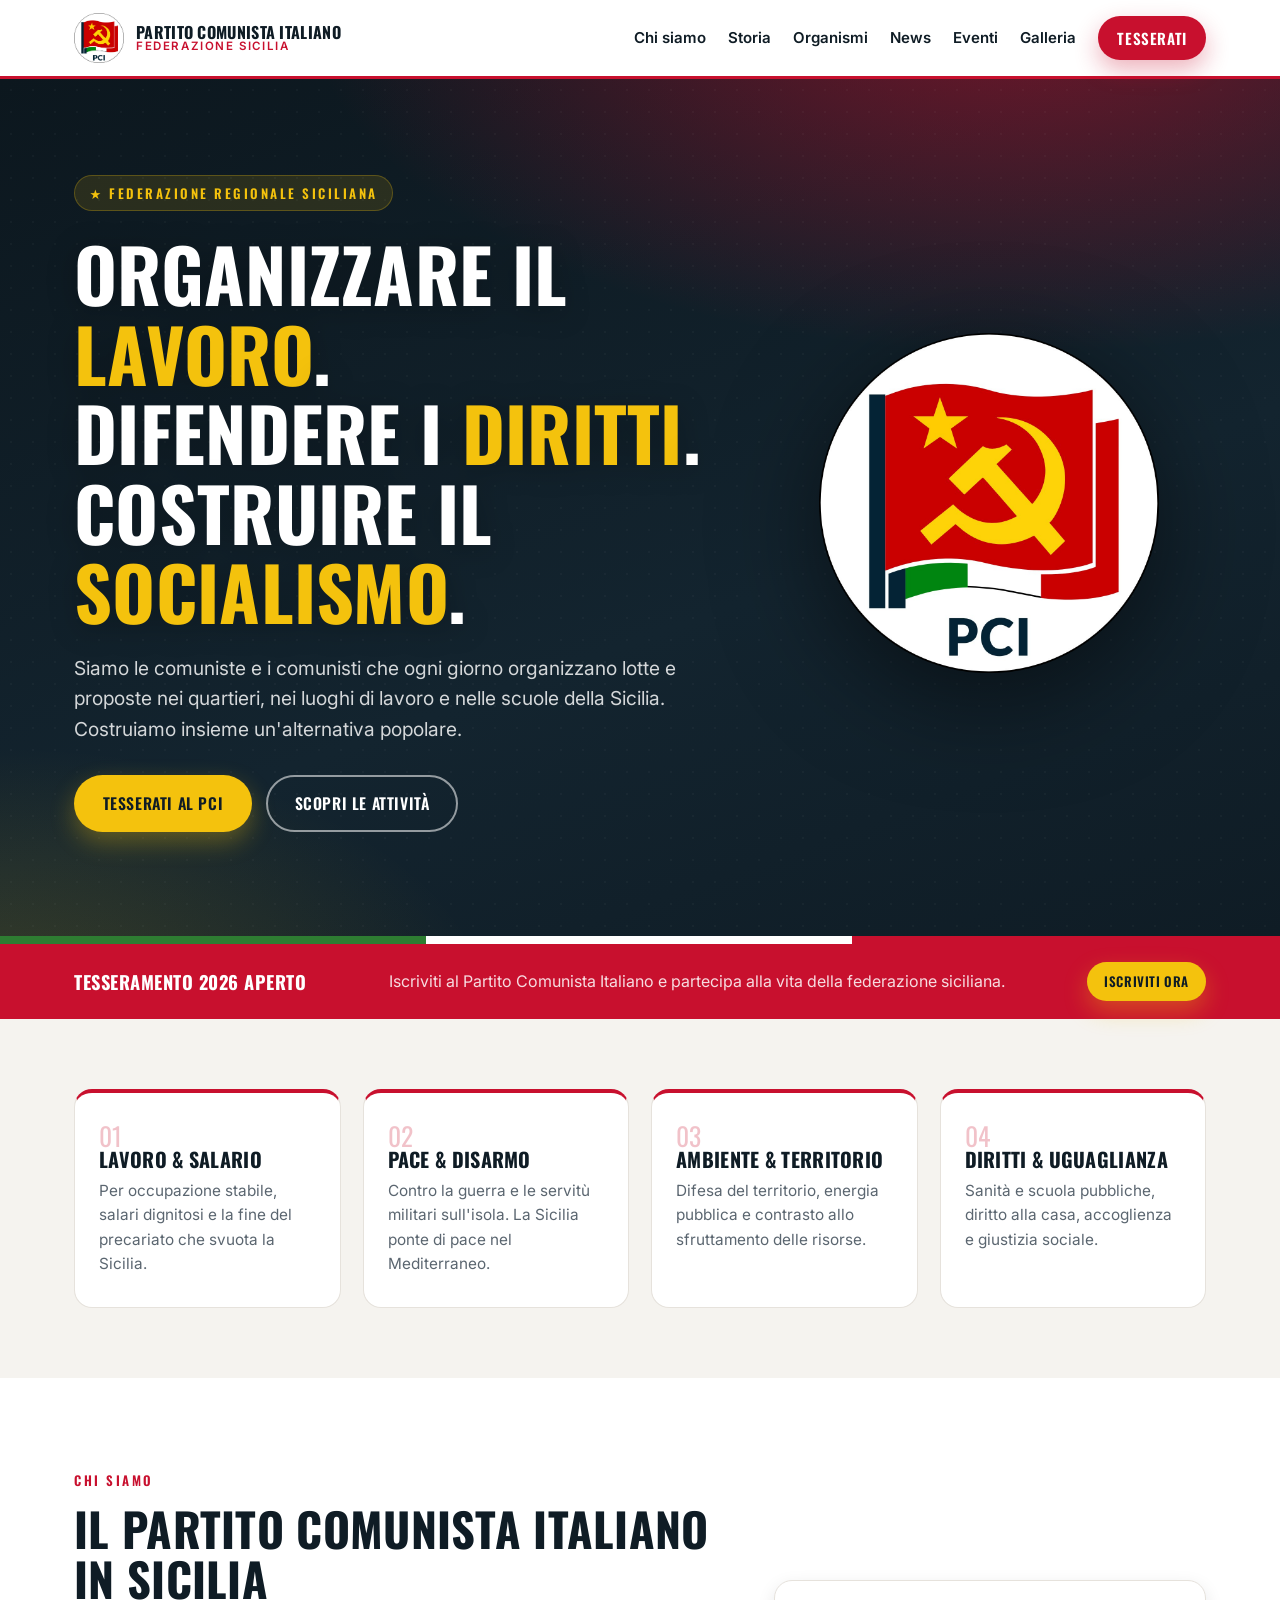
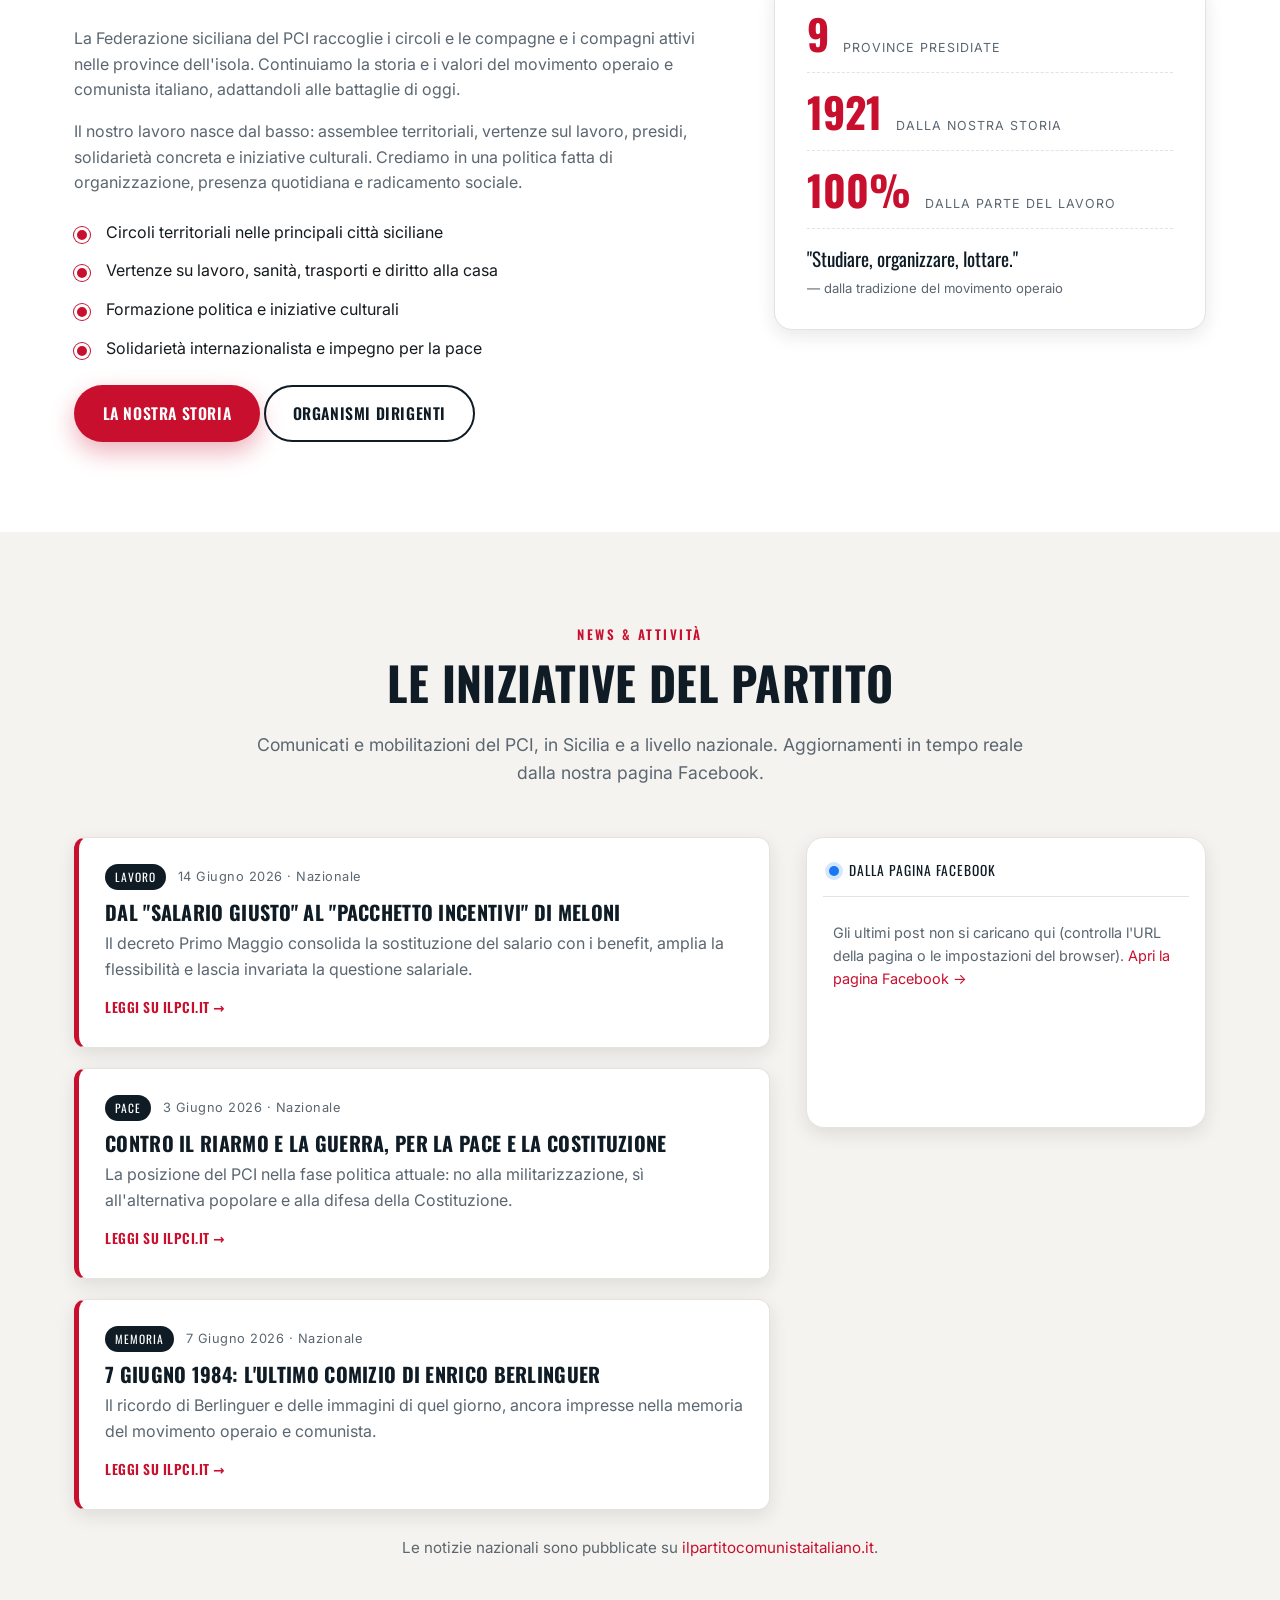
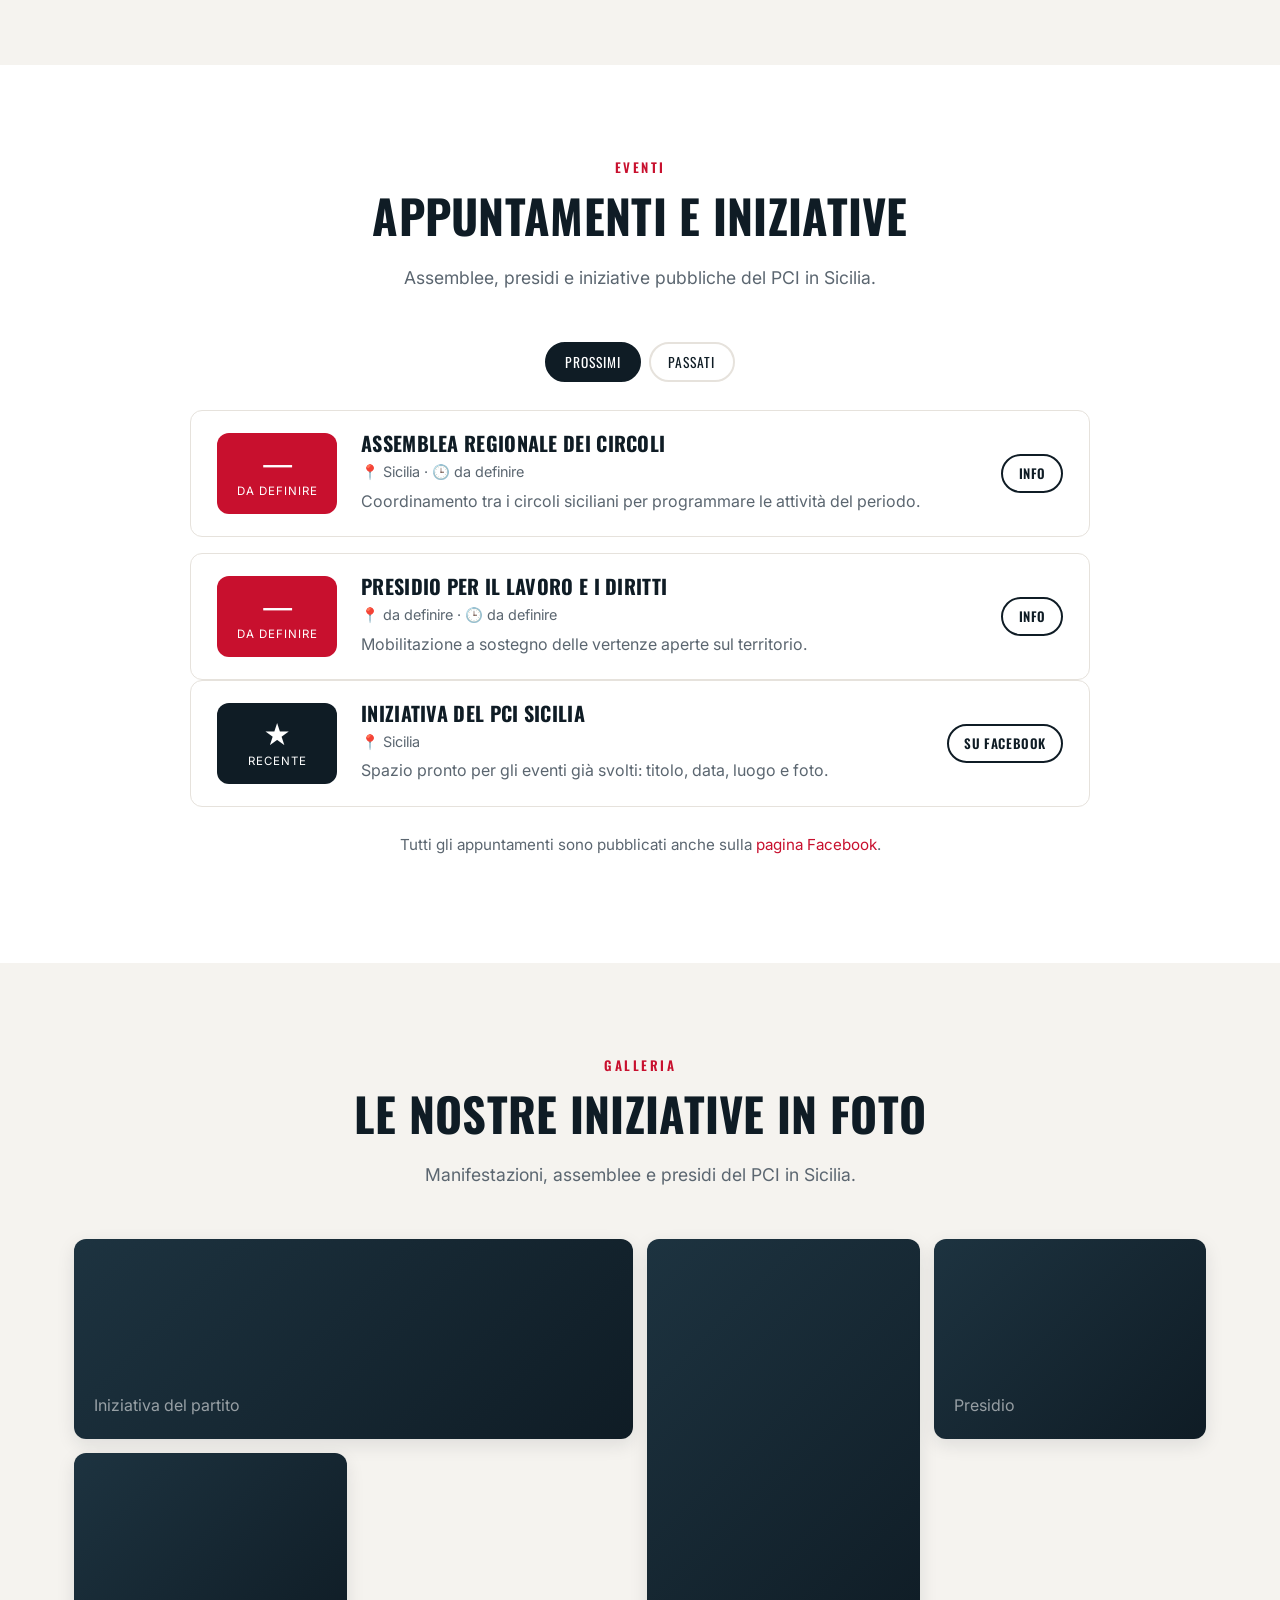
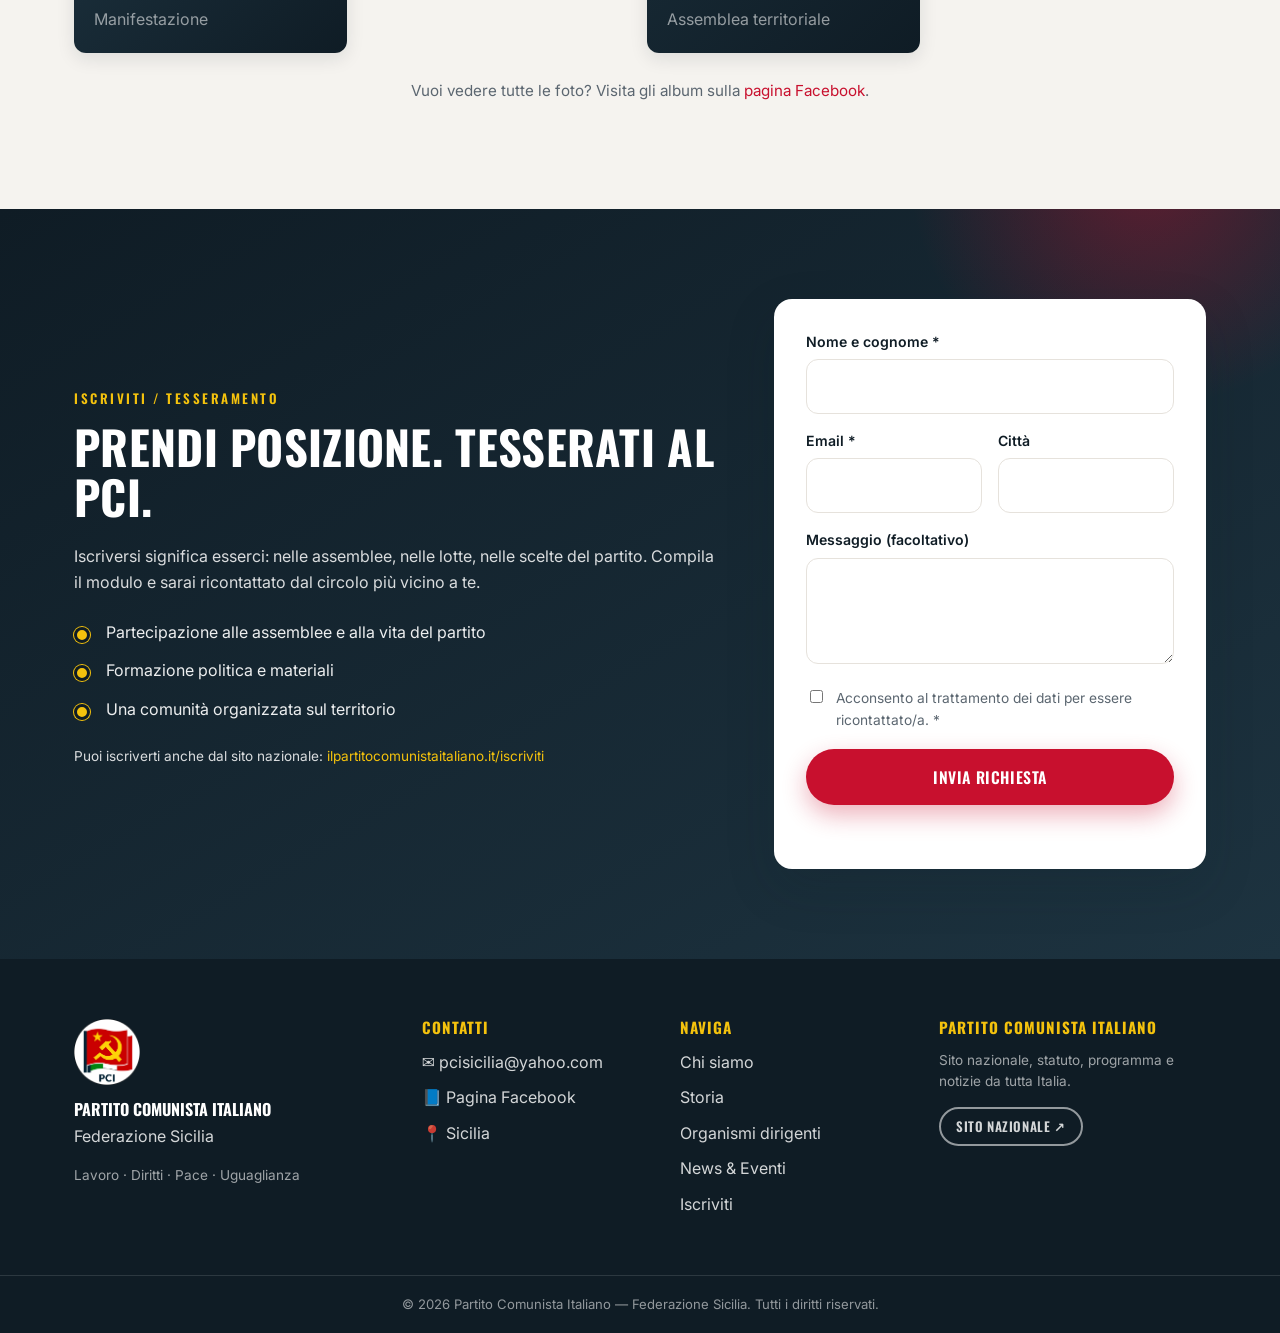
==== index.html @ 70d1220c "Add files via upload" ====
<!DOCTYPE html>
<html lang="it">
<head>
  <meta charset="UTF-8" />
  <meta name="viewport" content="width=device-width, initial-scale=1.0" />
  <title>Partito Comunista Italiano · Sicilia</title>
  <meta name="description" content="Il Partito Comunista Italiano in Sicilia. Attività, iniziative, eventi e tesseramento. Lavoro, diritti, pace e giustizia sociale nei territori dell'isola." />
  <meta name="theme-color" content="#c8102e" />

  <meta property="og:title" content="Partito Comunista Italiano · Sicilia" />
  <meta property="og:description" content="Attività, iniziative ed eventi del PCI in Sicilia." />
  <meta property="og:type" content="website" />
  <meta property="og:image" content="PCI_logo_cerchio_trasparente.png" />

  <link rel="icon" type="image/png" href="PCI_logo_cerchio_trasparente.png" />
  <link rel="preconnect" href="https://fonts.googleapis.com" />
  <link rel="preconnect" href="https://fonts.gstatic.com" crossorigin />
  <link href="https://fonts.googleapis.com/css2?family=Oswald:wght@500;600;700&family=Inter:wght@400;500;600;700&display=swap" rel="stylesheet" />
  <link rel="stylesheet" href="css/styles.css" />
</head>
<body>

  <!-- ===== HEADER ===== -->
  <header class="site-header" id="top">
    <div class="container header-inner">
      <a href="#top" class="brand" aria-label="PCI Sicilia — Home">
        <img src="PCI_logo_cerchio_trasparente.png" alt="Logo PCI" class="brand-logo" />
        <span class="brand-text">
          <strong>Partito Comunista Italiano</strong>
          <em>Federazione Sicilia</em>
        </span>
      </a>

      <button class="nav-toggle" id="navToggle" aria-label="Apri il menu" aria-expanded="false">
        <span></span><span></span><span></span>
      </button>

      <nav class="main-nav" id="mainNav">
        <a href="#chi-siamo">Chi siamo</a>
        <a href="storia.html">Storia</a>
        <a href="organismi.html">Organismi</a>
        <a href="#news">News</a>
        <a href="#eventi">Eventi</a>
        <a href="#galleria">Galleria</a>
        <a href="#iscriviti" class="btn btn-sm btn-solid nav-cta">Tesserati</a>
      </nav>
    </div>
  </header>

  <!-- ===== HERO ===== -->
  <section class="hero">
    <div class="hero-bg" aria-hidden="true"></div>
    <div class="container hero-inner">
      <div class="hero-text">
        <span class="eyebrow">★ Federazione regionale siciliana</span>
        <h1>Organizzare il <span class="hl">lavoro</span>.<br />Difendere i <span class="hl">diritti</span>.<br />Costruire il <span class="hl">socialismo</span>.</h1>
        <p class="lead">Siamo le comuniste e i comunisti che ogni giorno organizzano lotte e proposte nei quartieri, nei luoghi di lavoro e nelle scuole della Sicilia. Costruiamo insieme un'alternativa popolare.</p>
        <div class="hero-actions">
          <a href="#iscriviti" class="btn btn-gold">Tesserati al PCI</a>
          <a href="#news" class="btn btn-ghost-light">Scopri le attività</a>
        </div>
      </div>
      <div class="hero-card" aria-hidden="true">
        <img src="PCI_logo_cerchio_trasparente.png" alt="" class="hero-logo" />
      </div>
    </div>
  </section>
  <div class="hero-strip" aria-hidden="true"></div>

  <!-- ===== BANNER TESSERAMENTO ===== -->
  <div class="cta-banner">
    <div class="container">
      <strong>Tesseramento 2026 aperto</strong>
      <span>Iscriviti al Partito Comunista Italiano e partecipa alla vita della federazione siciliana.</span>
      <a href="#iscriviti" class="btn btn-sm btn-gold">Iscriviti ora</a>
    </div>
  </div>

  <!-- ===== VALORI ===== -->
  <section class="values">
    <div class="container values-grid">
      <article class="value reveal"><div class="value-num">01</div><h3>Lavoro &amp; salario</h3><p>Per occupazione stabile, salari dignitosi e la fine del precariato che svuota la Sicilia.</p></article>
      <article class="value reveal"><div class="value-num">02</div><h3>Pace &amp; disarmo</h3><p>Contro la guerra e le servitù militari sull'isola. La Sicilia ponte di pace nel Mediterraneo.</p></article>
      <article class="value reveal"><div class="value-num">03</div><h3>Ambiente &amp; territorio</h3><p>Difesa del territorio, energia pubblica e contrasto allo sfruttamento delle risorse.</p></article>
      <article class="value reveal"><div class="value-num">04</div><h3>Diritti &amp; uguaglianza</h3><p>Sanità e scuola pubbliche, diritto alla casa, accoglienza e giustizia sociale.</p></article>
    </div>
  </section>

  <!-- ===== CHI SIAMO ===== -->
  <section class="section" id="chi-siamo">
    <div class="container two-col">
      <div class="col-text reveal">
        <span class="kicker">Chi siamo</span>
        <h2>Il Partito Comunista Italiano in Sicilia</h2>
        <p>La Federazione siciliana del PCI raccoglie i circoli e le compagne e i compagni attivi nelle province dell'isola. Continuiamo la storia e i valori del movimento operaio e comunista italiano, adattandoli alle battaglie di oggi.</p>
        <p>Il nostro lavoro nasce dal basso: assemblee territoriali, vertenze sul lavoro, presidi, solidarietà concreta e iniziative culturali. Crediamo in una politica fatta di organizzazione, presenza quotidiana e radicamento sociale.</p>
        <ul class="check-list">
          <li>Circoli territoriali nelle principali città siciliane</li>
          <li>Vertenze su lavoro, sanità, trasporti e diritto alla casa</li>
          <li>Formazione politica e iniziative culturali</li>
          <li>Solidarietà internazionalista e impegno per la pace</li>
        </ul>
        <a href="storia.html" class="btn btn-solid">La nostra storia</a>
        <a href="organismi.html" class="btn btn-ghost">Organismi dirigenti</a>
      </div>
      <aside class="col-stats reveal">
        <div class="stat"><strong>9</strong><span>province presidiate</span></div>
        <div class="stat"><strong>1921</strong><span>dalla nostra storia</span></div>
        <div class="stat"><strong>100%</strong><span>dalla parte del lavoro</span></div>
        <blockquote>"Studiare, organizzare, lottare." <cite>— dalla tradizione del movimento operaio</cite></blockquote>
      </aside>
    </div>
  </section>

  <!-- ===== NEWS & FACEBOOK ===== -->
  <section class="section section-alt" id="news">
    <div class="container">
      <div class="section-head reveal">
        <span class="kicker">News &amp; Attività</span>
        <h2>Le iniziative del partito</h2>
        <p class="section-sub">Comunicati e mobilitazioni del PCI, in Sicilia e a livello nazionale. Aggiornamenti in tempo reale dalla nostra pagina Facebook.</p>
      </div>

      <div class="news-layout">
        <div class="news-cards" id="news-cards">
          <article class="news-card reveal">
            <div class="news-meta"><span class="news-tag">Lavoro</span><span class="news-date">14 Giugno 2026 · Nazionale</span></div>
            <h3>Dal "salario giusto" al "pacchetto incentivi" di Meloni</h3>
            <p>Il decreto Primo Maggio consolida la sostituzione del salario con i benefit, amplia la flessibilità e lascia invariata la questione salariale.</p>
            <a href="https://www.ilpartitocomunistaitaliano.it/2026/06/14/dal-salario-giusto-al-pacchetto-incentivi-di-meloni-piu-welfare-aziendale-piu-precarieta-meno-salari/" target="_blank" rel="noopener" class="news-link">Leggi su ilpci.it →</a>
          </article>
          <article class="news-card reveal">
            <div class="news-meta"><span class="news-tag">Pace</span><span class="news-date">3 Giugno 2026 · Nazionale</span></div>
            <h3>Contro il riarmo e la guerra, per la pace e la Costituzione</h3>
            <p>La posizione del PCI nella fase politica attuale: no alla militarizzazione, sì all'alternativa popolare e alla difesa della Costituzione.</p>
            <a href="https://www.ilpartitocomunistaitaliano.it/2026/06/03/il-pci-contro-il-riarmo-e-la-guerra-per-la-pace-la-costituzione-lalternativa/" target="_blank" rel="noopener" class="news-link">Leggi su ilpci.it →</a>
          </article>
          <article class="news-card reveal">
            <div class="news-meta"><span class="news-tag">Memoria</span><span class="news-date">7 Giugno 2026 · Nazionale</span></div>
            <h3>7 giugno 1984: l'ultimo comizio di Enrico Berlinguer</h3>
            <p>Il ricordo di Berlinguer e delle immagini di quel giorno, ancora impresse nella memoria del movimento operaio e comunista.</p>
            <a href="https://www.ilpartitocomunistaitaliano.it/2026/06/07/il-7-giugno-1984-lultimo-comizio-di-enrico-berlinguer/" target="_blank" rel="noopener" class="news-link">Leggi su ilpci.it →</a>
          </article>
        </div>

        <aside class="fb-feed">
          <div class="fb-feed-head"><span class="fb-dot" aria-hidden="true"></span> Dalla pagina Facebook</div>
          <div id="fb-root"></div>
          <div class="fb-embed-wrap">
            <div class="fb-page"
                 data-href="https://www.facebook.com/profile.php?id=61576921137339"
                 data-tabs="timeline" data-width="380" data-height="640"
                 data-small-header="false" data-adapt-container-width="true"
                 data-hide-cover="false" data-show-facepile="true">
              <blockquote cite="https://www.facebook.com/profile.php?id=61576921137339" class="fb-xfbml-parse-ignore">
                <a href="https://www.facebook.com/profile.php?id=61576921137339">PCI · Sicilia</a>
              </blockquote>
            </div>
          </div>
          <noscript><p class="fb-fallback">Attiva JavaScript per vedere gli ultimi post. <a href="https://www.facebook.com/profile.php?id=61576921137339">Apri la pagina Facebook</a>.</p></noscript>
        </aside>
      </div>
      <p class="events-note">Le notizie nazionali sono pubblicate su <a href="https://www.ilpartitocomunistaitaliano.it/notizie/" target="_blank" rel="noopener">ilpartitocomunistaitaliano.it</a>.</p>
    </div>
  </section>

  <!-- ===== EVENTI ===== -->
  <section class="section" id="eventi">
    <div class="container">
      <div class="section-head reveal">
        <span class="kicker">Eventi</span>
        <h2>Appuntamenti e iniziative</h2>
        <p class="section-sub">Assemblee, presidi e iniziative pubbliche del PCI in Sicilia.</p>
      </div>

      <div class="tabs reveal">
        <button class="tab-btn active" data-tab="prossimi">Prossimi</button>
        <button class="tab-btn" data-tab="passati">Passati</button>
      </div>

      <div class="events-list" data-panel="prossimi" id="eventi-prossimi">
        <article class="event reveal">
          <div class="event-date"><span class="d">—</span><span class="m">Da definire</span></div>
          <div class="event-body"><h3>Assemblea regionale dei circoli</h3><p class="event-meta">📍 Sicilia · 🕒 da definire</p><p>Coordinamento tra i circoli siciliani per programmare le attività del periodo.</p></div>
          <a href="#contatti" class="btn btn-sm btn-ghost">Info</a>
        </article>
        <article class="event reveal">
          <div class="event-date"><span class="d">—</span><span class="m">Da definire</span></div>
          <div class="event-body"><h3>Presidio per il lavoro e i diritti</h3><p class="event-meta">📍 da definire · 🕒 da definire</p><p>Mobilitazione a sostegno delle vertenze aperte sul territorio.</p></div>
          <a href="#contatti" class="btn btn-sm btn-ghost">Info</a>
        </article>
      </div>

      <div class="events-list" data-panel="passati" id="eventi-passati" hidden>
        <article class="event reveal">
          <div class="event-date past"><span class="d">★</span><span class="m">Recente</span></div>
          <div class="event-body"><h3>Iniziativa del PCI Sicilia</h3><p class="event-meta">📍 Sicilia</p><p>Spazio pronto per gli eventi già svolti: titolo, data, luogo e foto. Inseriamo qui le iniziative passate dalla pagina Facebook.</p></div>
          <a href="https://www.facebook.com/profile.php?id=61576921137339" target="_blank" rel="noopener" class="btn btn-sm btn-ghost">Su Facebook</a>
        </article>
      </div>

      <p class="events-note">Tutti gli appuntamenti sono pubblicati anche sulla <a href="https://www.facebook.com/profile.php?id=61576921137339" target="_blank" rel="noopener">pagina Facebook</a>.</p>
    </div>
  </section>

  <!-- ===== GALLERIA ===== -->
  <section class="section section-alt" id="galleria">
    <div class="container">
      <div class="section-head reveal">
        <span class="kicker">Galleria</span>
        <h2>Le nostre iniziative in foto</h2>
        <p class="section-sub">Manifestazioni, assemblee e presidi del PCI in Sicilia.</p>
      </div>
      <div class="gallery-grid reveal" id="galleria-grid">
        <div class="gallery-item wide"><div class="gallery-empty"><img src="PCI_logo_cerchio_trasparente.png" class="ph-logo" alt="" /><span>Foto in arrivo</span></div></div>
        <div class="gallery-item tall"><div class="gallery-empty"><img src="PCI_logo_cerchio_trasparente.png" class="ph-logo" alt="" /><span>Foto in arrivo</span></div></div>
        <div class="gallery-item"><div class="gallery-empty"><span>Foto</span></div></div>
        <div class="gallery-item"><div class="gallery-empty"><span>Foto</span></div></div>
        <div class="gallery-item"><div class="gallery-empty"><span>Foto</span></div></div>
        <div class="gallery-item wide"><div class="gallery-empty"><span>Foto in arrivo</span></div></div>
      </div>
      <p class="events-note">Vuoi vedere tutte le foto? Visita gli album sulla <a href="https://www.facebook.com/profile.php?id=61576921137339" target="_blank" rel="noopener">pagina Facebook</a>.</p>
    </div>
  </section>

  <!-- ===== ISCRIVITI ===== -->
  <section class="section section-cta" id="iscriviti">
    <div class="container two-col">
      <div class="col-text reveal">
        <span class="kicker kicker-light">Iscriviti / Tesseramento</span>
        <h2>Prendi posizione. Tesserati al PCI.</h2>
        <p>Iscriversi significa esserci: nelle assemblee, nelle lotte, nelle scelte del partito. Compila il modulo e sarai ricontattato dal circolo più vicino a te.</p>
        <ul class="check-list check-light">
          <li>Partecipazione alle assemblee e alla vita del partito</li>
          <li>Formazione politica e materiali</li>
          <li>Una comunità organizzata sul territorio</li>
        </ul>
        <p class="footer-small">Puoi iscriverti anche dal sito nazionale: <a href="https://www.ilpartitocomunistaitaliano.it/iscriviti/" target="_blank" rel="noopener" style="color:var(--gold)">ilpartitocomunistaitaliano.it/iscriviti</a></p>
      </div>

      <form class="join-form reveal" id="joinForm" novalidate>
        <div class="field"><label for="nome">Nome e cognome *</label><input type="text" id="nome" name="nome" required autocomplete="name" /></div>
        <div class="field-row">
          <div class="field"><label for="email">Email *</label><input type="email" id="email" name="email" required autocomplete="email" /></div>
          <div class="field"><label for="citta">Città</label><input type="text" id="citta" name="citta" autocomplete="address-level2" /></div>
        </div>
        <div class="field"><label for="messaggio">Messaggio (facoltativo)</label><textarea id="messaggio" name="messaggio" rows="3"></textarea></div>
        <label class="consent"><input type="checkbox" id="privacy" name="privacy" required /><span>Acconsento al trattamento dei dati per essere ricontattato/a. *</span></label>
        <button type="submit" class="btn btn-solid btn-block">Invia richiesta</button>
        <p class="form-msg" id="formMsg" role="status" aria-live="polite"></p>
      </form>
    </div>
  </section>

  <!-- ===== CONTATTI / FOOTER ===== -->
  <footer class="site-footer" id="contatti">
    <div class="container footer-grid">
      <div class="footer-brand">
        <img src="PCI_logo_cerchio_trasparente.png" alt="Logo PCI" class="footer-logo" />
        <p><strong>Partito Comunista Italiano</strong><br />Federazione Sicilia</p>
        <p class="footer-small">Lavoro · Diritti · Pace · Uguaglianza</p>
      </div>
      <div class="footer-col">
        <h4>Contatti</h4>
        <ul>
          <li>✉️ <a href="mailto:pcisicilia@yahoo.com">pcisicilia@yahoo.com</a></li>
          <li>📘 <a href="https://www.facebook.com/profile.php?id=61576921137339" target="_blank" rel="noopener">Pagina Facebook</a></li>
          <li>📍 Sicilia</li>
        </ul>
      </div>
      <div class="footer-col">
        <h4>Naviga</h4>
        <ul>
          <li><a href="#chi-siamo">Chi siamo</a></li>
          <li><a href="storia.html">Storia</a></li>
          <li><a href="organismi.html">Organismi dirigenti</a></li>
          <li><a href="#news">News &amp; Eventi</a></li>
          <li><a href="#iscriviti">Iscriviti</a></li>
        </ul>
      </div>
      <div class="footer-col">
        <h4>Partito Comunista Italiano</h4>
        <p class="footer-small">Sito nazionale, statuto, programma e notizie da tutta Italia.</p>
        <a href="https://www.ilpartitocomunistaitaliano.it/" target="_blank" rel="noopener" class="btn btn-sm btn-ghost-light">Sito nazionale ↗</a>
      </div>
    </div>
    <div class="footer-bottom"><div class="container"><p>© <span id="year"></span> Partito Comunista Italiano — Federazione Sicilia. Tutti i diritti riservati.</p></div></div>
  </footer>

  <script src="js/script.js"></script>
</body>
</html>
---- css/styles.css ----
/* ===========================================================
   PCI Sicilia — stylesheet (v2 · moderno / d'impatto)
   Palette dal logo: rosso bandiera, oro, blu notte.
   =========================================================== */
:root{
  --red:#c8102e;
  --red-dark:#9b0c23;
  --red-bright:#e11d3a;
  --gold:#f4c20d;
  --navy:#0f1c25;
  --navy-2:#16293440;
  --navy-3:#1d3340;
  --ink:#161b1f;
  --muted:#5b6670;
  --paper:#ffffff;
  --paper-2:#f5f3ef;
  --line:#e6e2dc;
  --green:#2e7d32;
  --radius:18px;
  --radius-sm:12px;
  --shadow:0 18px 50px rgba(15,28,37,.16);
  --shadow-sm:0 6px 18px rgba(15,28,37,.10);
  --maxw:1180px;
  --font-head:"Oswald",system-ui,sans-serif;
  --font-body:"Inter",system-ui,-apple-system,sans-serif;
}

*{box-sizing:border-box;}
html{scroll-behavior:smooth;}
body{margin:0;font-family:var(--font-body);color:var(--ink);background:var(--paper);line-height:1.6;-webkit-font-smoothing:antialiased;}
img{max-width:100%;display:block;}
a{color:var(--red);text-decoration:none;}
a:hover{text-decoration:underline;}
.container{width:100%;max-width:var(--maxw);margin:0 auto;padding:0 24px;}

h1,h2,h3,h4{font-family:var(--font-head);font-weight:700;line-height:1.08;letter-spacing:.3px;margin:0 0 .5em;color:var(--navy);text-transform:uppercase;}
h1{font-size:clamp(2.4rem,6vw,4.6rem);}
h2{font-size:clamp(1.8rem,4vw,2.9rem);}
h3{font-size:1.25rem;}
p{margin:0 0 1em;}

/* ===== Buttons ===== */
.btn{display:inline-flex;align-items:center;gap:.5em;font-family:var(--font-head);text-transform:uppercase;font-weight:600;letter-spacing:.6px;font-size:.98rem;padding:.9em 1.7em;border-radius:999px;cursor:pointer;border:2px solid transparent;transition:transform .15s ease,background .2s ease,color .2s ease,box-shadow .2s;text-decoration:none;text-align:center;}
.btn:hover{text-decoration:none;transform:translateY(-2px);}
.btn-sm{padding:.55em 1.15em;font-size:.82rem;}
.btn-block{width:100%;justify-content:center;}
.btn-solid{background:var(--red);color:#fff;box-shadow:0 10px 24px rgba(200,16,46,.32);}
.btn-solid:hover{background:var(--red-dark);box-shadow:0 14px 30px rgba(200,16,46,.4);}
.btn-gold{background:var(--gold);color:var(--navy);box-shadow:0 10px 24px rgba(244,194,13,.32);}
.btn-gold:hover{background:#ffce28;}
.btn-ghost{background:transparent;color:var(--navy);border-color:var(--navy);}
.btn-ghost:hover{background:var(--navy);color:#fff;}
.btn-ghost-light{color:#fff;border-color:rgba(255,255,255,.55);}
.btn-ghost-light:hover{background:#fff;color:var(--navy);}

/* ===== Header ===== */
.site-header{position:sticky;top:0;z-index:50;background:rgba(255,255,255,.94);backdrop-filter:saturate(180%) blur(12px);border-bottom:3px solid var(--red);}
.header-inner{display:flex;align-items:center;justify-content:space-between;gap:18px;min-height:76px;}
.brand{display:flex;align-items:center;gap:12px;color:var(--navy);}
.brand:hover{text-decoration:none;}
.brand-logo{width:50px;height:50px;}
.brand-text{display:flex;flex-direction:column;line-height:1.05;}
.brand-text strong{font-family:var(--font-head);text-transform:uppercase;font-size:1rem;letter-spacing:.3px;}
.brand-text em{font-style:normal;font-size:.72rem;color:var(--red);font-weight:600;letter-spacing:1.6px;text-transform:uppercase;}
.main-nav{display:flex;align-items:center;gap:22px;}
.main-nav a{color:var(--navy);font-weight:600;font-size:.94rem;}
.main-nav a:hover{color:var(--red);text-decoration:none;}
.main-nav .nav-cta{color:#fff;}
.main-nav .nav-cta:hover{color:#fff;}
.nav-toggle{display:none;flex-direction:column;gap:5px;background:none;border:0;cursor:pointer;padding:8px;}
.nav-toggle span{width:26px;height:3px;background:var(--navy);border-radius:2px;transition:.25s;}

/* ===== HERO (impatto) ===== */
.hero{position:relative;overflow:hidden;background:var(--navy);color:#fff;}
.hero-bg{position:absolute;inset:0;z-index:0;
  background:
    radial-gradient(1200px 600px at 80% -10%,rgba(200,16,46,.55),transparent 60%),
    radial-gradient(900px 500px at 0% 110%,rgba(244,194,13,.18),transparent 55%),
    linear-gradient(160deg,#0c171e 0%,#13242f 60%,#0f1c25 100%);
}
.hero-bg::after{content:"";position:absolute;inset:0;opacity:.5;
  background-image:radial-gradient(rgba(255,255,255,.06) 1px,transparent 1px);background-size:22px 22px;}
.hero-inner{position:relative;z-index:1;display:grid;grid-template-columns:1.35fr .9fr;gap:48px;align-items:center;padding:96px 24px 104px;}
.eyebrow{display:inline-flex;align-items:center;gap:.5em;font-family:var(--font-head);text-transform:uppercase;letter-spacing:2.5px;font-size:.82rem;color:var(--gold);font-weight:600;background:rgba(244,194,13,.12);padding:.5em 1.1em;border-radius:999px;margin-bottom:22px;border:1px solid rgba(244,194,13,.25);}
.hero-text h1{color:#fff;margin-bottom:.3em;text-shadow:0 4px 30px rgba(0,0,0,.3);}
.hero-text .hl{color:var(--gold);}
.lead{font-size:1.2rem;color:rgba(255,255,255,.82);max-width:34em;}
.hero-actions{display:flex;flex-wrap:wrap;gap:14px;margin-top:30px;}
.hero-card{display:flex;justify-content:center;align-items:center;position:relative;}
.hero-card::before{content:"";position:absolute;width:340px;height:340px;border-radius:50%;background:radial-gradient(circle,rgba(244,194,13,.22),transparent 70%);filter:blur(10px);}
.hero-logo{width:min(340px,82%);position:relative;filter:drop-shadow(0 24px 50px rgba(0,0,0,.5));animation:floaty 6s ease-in-out infinite;}
@keyframes floaty{0%,100%{transform:translateY(0)}50%{transform:translateY(-14px)}}
.hero-strip{position:relative;z-index:1;height:8px;background:linear-gradient(90deg,var(--green) 0 33.3%,#fff 33.3% 66.6%,var(--red) 66.6% 100%);}

/* reveal on scroll */
.reveal{opacity:0;transform:translateY(26px);transition:opacity .7s ease,transform .7s ease;}
.reveal.in{opacity:1;transform:none;}

/* ===== Ticker iscrizione ===== */
.cta-banner{background:var(--red);color:#fff;}
.cta-banner .container{display:flex;flex-wrap:wrap;align-items:center;justify-content:space-between;gap:16px;padding-top:18px;padding-bottom:18px;}
.cta-banner strong{font-family:var(--font-head);text-transform:uppercase;font-size:1.15rem;letter-spacing:.5px;}
.cta-banner span{color:rgba(255,255,255,.85);}

/* ===== Values ===== */
.values{background:var(--paper-2);padding:70px 0;}
.values-grid{display:grid;grid-template-columns:repeat(4,1fr);gap:22px;}
.value{background:#fff;border-radius:var(--radius);padding:30px 24px;border:1px solid var(--line);border-top:4px solid var(--red);transition:transform .2s,box-shadow .2s;}
.value:hover{transform:translateY(-6px);box-shadow:var(--shadow);}
.value h3{color:var(--navy);margin-bottom:.4em;}
.value p{color:var(--muted);margin:0;font-size:.96rem;}
.value-num{font-family:var(--font-head);font-size:1.6rem;color:var(--red);opacity:.25;line-height:1;}

/* ===== Sections ===== */
.section{padding:90px 0;}
.section-alt{background:var(--paper-2);}
.kicker{display:inline-block;font-family:var(--font-head);text-transform:uppercase;letter-spacing:2.5px;font-size:.82rem;color:var(--red);font-weight:600;margin-bottom:12px;}
.kicker-light{color:var(--gold);}
.section-head{max-width:50em;margin:0 auto 50px;text-align:center;}
.section-sub{color:var(--muted);font-size:1.1rem;margin:0;}

.two-col{display:grid;grid-template-columns:1.2fr .8fr;gap:52px;align-items:center;}
.col-text p{color:var(--muted);}
.check-list{list-style:none;padding:0;margin:24px 0;}
.check-list li{position:relative;padding-left:32px;margin-bottom:13px;color:var(--ink);}
.check-list li::before{content:"";position:absolute;left:0;top:7px;width:16px;height:16px;border-radius:50%;background:var(--red);box-shadow:inset 0 0 0 3px #fff,0 0 0 1px var(--red);}
.check-light li{color:rgba(255,255,255,.92);}
.check-light li::before{background:var(--gold);box-shadow:inset 0 0 0 3px var(--navy),0 0 0 1px var(--gold);}

.col-stats{background:#fff;border:1px solid var(--line);border-radius:var(--radius);padding:32px;display:grid;gap:18px;box-shadow:var(--shadow-sm);}
.stat{display:flex;align-items:baseline;gap:14px;border-bottom:1px dashed var(--line);padding-bottom:14px;}
.stat strong{font-family:var(--font-head);font-size:2.6rem;color:var(--red);line-height:1;}
.stat span{color:var(--muted);text-transform:uppercase;letter-spacing:1px;font-size:.78rem;}
.col-stats blockquote{margin:0;font-family:var(--font-head);font-size:1.2rem;color:var(--navy);line-height:1.3;}
.col-stats cite{display:block;font-family:var(--font-body);font-style:normal;font-size:.82rem;color:var(--muted);margin-top:8px;}

/* ===== News + Facebook ===== */
.news-layout{display:grid;grid-template-columns:1fr 400px;gap:36px;align-items:start;}
.news-cards{display:grid;gap:20px;}
.news-card{background:#fff;border:1px solid var(--line);border-left:5px solid var(--red);border-radius:var(--radius-sm);padding:26px;box-shadow:var(--shadow-sm);transition:transform .2s,box-shadow .2s;}
.news-card:hover{transform:translateY(-4px);box-shadow:var(--shadow);}
.news-meta{display:flex;align-items:center;gap:12px;margin-bottom:12px;}
.news-tag{display:inline-block;font-family:var(--font-head);text-transform:uppercase;letter-spacing:1px;font-size:.72rem;color:#fff;background:var(--navy);padding:.32em .85em;border-radius:999px;}
.news-date{font-size:.8rem;color:var(--muted);letter-spacing:.5px;}
.news-card h3{margin-bottom:.4em;}
.news-card p{color:var(--muted);margin-bottom:.8em;}
.news-link{font-family:var(--font-head);text-transform:uppercase;letter-spacing:.5px;font-size:.85rem;font-weight:600;}
.fb-feed{background:#fff;border:1px solid var(--line);border-radius:var(--radius);padding:16px;box-shadow:var(--shadow-sm);position:sticky;top:92px;}
.fb-feed-head{display:flex;align-items:center;gap:10px;font-family:var(--font-head);text-transform:uppercase;letter-spacing:1px;font-size:.85rem;color:var(--navy);padding:6px 6px 14px;border-bottom:1px solid var(--line);margin-bottom:14px;}
.fb-dot{width:10px;height:10px;border-radius:50%;background:#1877f2;box-shadow:0 0 0 4px rgba(24,119,242,.18);}
.fb-embed-wrap{display:flex;justify-content:center;min-height:200px;}
.fb-fallback{color:var(--muted);font-size:.9rem;padding:10px;}

/* ===== Galleria ===== */
.gallery-grid{display:grid;grid-template-columns:repeat(4,1fr);grid-auto-rows:200px;gap:14px;}
.gallery-item{position:relative;overflow:hidden;border-radius:var(--radius-sm);background:linear-gradient(135deg,var(--navy-3),var(--navy));display:flex;align-items:flex-end;color:#fff;box-shadow:var(--shadow-sm);}
.gallery-item.tall{grid-row:span 2;}
.gallery-item.wide{grid-column:span 2;}
.gallery-item img{position:absolute;inset:0;width:100%;height:100%;object-fit:cover;transition:transform .5s ease;}
.gallery-item:hover img{transform:scale(1.07);}
.gallery-item .cap{position:relative;z-index:1;padding:14px 16px;font-family:var(--font-head);text-transform:uppercase;letter-spacing:.5px;font-size:.85rem;background:linear-gradient(transparent,rgba(0,0,0,.7));width:100%;}
.gallery-empty{display:flex;flex-direction:column;align-items:center;justify-content:center;text-align:center;padding:20px;opacity:.55;}
.gallery-empty .ph-logo{width:54px;margin-bottom:10px;filter:grayscale(.2);}

/* ===== Events ===== */
.events-list{display:grid;gap:16px;max-width:900px;margin:0 auto;}
.event{display:grid;grid-template-columns:120px 1fr auto;gap:24px;align-items:center;background:#fff;border:1px solid var(--line);border-radius:var(--radius-sm);padding:22px 26px;transition:box-shadow .2s,transform .2s;}
.event:hover{box-shadow:var(--shadow-sm);transform:translateX(4px);}
.event-date{text-align:center;background:var(--red);color:#fff;border-radius:var(--radius-sm);padding:14px 8px;}
.event-date .d{display:block;font-family:var(--font-head);font-size:1.9rem;line-height:1;}
.event-date .m{display:block;text-transform:uppercase;font-size:.72rem;letter-spacing:1px;margin-top:4px;}
.event-date.past{background:var(--navy);}
.event-body h3{margin-bottom:.25em;}
.event-meta{color:var(--muted);font-size:.9rem;margin-bottom:.4em;}
.event-body p:last-child{margin:0;color:var(--muted);}
.events-note{text-align:center;color:var(--muted);margin-top:26px;font-size:.95rem;}
.tabs{display:flex;gap:8px;justify-content:center;margin-bottom:28px;}
.tab-btn{font-family:var(--font-head);text-transform:uppercase;letter-spacing:1px;font-size:.85rem;padding:.6em 1.3em;border-radius:999px;border:2px solid var(--line);background:#fff;color:var(--navy);cursor:pointer;transition:.2s;}
.tab-btn.active{background:var(--navy);color:#fff;border-color:var(--navy);}

/* ===== CTA / Iscriviti ===== */
.section-cta{background:linear-gradient(150deg,var(--navy) 0%,var(--navy-3) 100%);color:#fff;position:relative;overflow:hidden;}
.section-cta::before{content:"";position:absolute;top:-40%;right:-10%;width:520px;height:520px;border-radius:50%;background:radial-gradient(circle,rgba(200,16,46,.4),transparent 65%);}
.section-cta .container{position:relative;z-index:1;}
.section-cta h2{color:#fff;}
.section-cta .col-text p{color:rgba(255,255,255,.84);}
.join-form{background:#fff;border-radius:var(--radius);padding:32px;box-shadow:var(--shadow);}
.field{margin-bottom:16px;}
.field-row{display:grid;grid-template-columns:1fr 1fr;gap:16px;}
.field label{display:block;font-weight:600;font-size:.88rem;margin-bottom:6px;color:var(--navy);}
.field input,.field textarea{width:100%;padding:.85em .95em;border:1.5px solid var(--line);border-radius:var(--radius-sm);font:inherit;color:var(--ink);background:#fff;transition:border-color .2s,box-shadow .2s;}
.field input:focus,.field textarea:focus{outline:none;border-color:var(--red);box-shadow:0 0 0 3px rgba(200,16,46,.12);}
.consent{display:flex;gap:10px;align-items:flex-start;font-size:.86rem;color:var(--muted);margin:6px 0 18px;}
.consent input{margin-top:3px;}
.form-msg{margin:14px 0 0;font-weight:600;font-size:.92rem;min-height:1.2em;}
.form-msg.ok{color:var(--green);}
.form-msg.err{color:var(--red);}

/* ===== Subpage hero ===== */
.page-hero{position:relative;background:var(--navy);color:#fff;overflow:hidden;}
.page-hero .hero-bg{background:radial-gradient(900px 500px at 85% -20%,rgba(200,16,46,.5),transparent 60%),linear-gradient(160deg,#0c171e,#13242f);}
.page-hero .container{position:relative;z-index:1;padding:74px 24px 64px;}
.page-hero h1{color:#fff;font-size:clamp(2rem,5vw,3.4rem);}
.page-hero p{color:rgba(255,255,255,.82);max-width:42em;font-size:1.12rem;}
.crumbs{font-size:.85rem;color:rgba(255,255,255,.6);margin-bottom:18px;}
.crumbs a{color:var(--gold);}

/* ===== Organismi dirigenti ===== */
.org-lead{display:grid;grid-template-columns:320px 1fr;gap:36px;align-items:center;background:#fff;border:1px solid var(--line);border-radius:var(--radius);padding:30px;box-shadow:var(--shadow-sm);margin-bottom:50px;}
.org-photo{aspect-ratio:1/1;border-radius:var(--radius-sm);background:linear-gradient(135deg,var(--navy-3),var(--navy));display:flex;align-items:center;justify-content:center;color:rgba(255,255,255,.5);overflow:hidden;}
.org-photo img{width:100%;height:100%;object-fit:cover;}
.org-role{font-family:var(--font-head);text-transform:uppercase;letter-spacing:2px;color:var(--red);font-size:.9rem;margin-bottom:6px;}
.org-name{font-family:var(--font-head);text-transform:uppercase;font-size:2rem;color:var(--navy);line-height:1;margin-bottom:14px;}
.org-grid{display:grid;grid-template-columns:repeat(3,1fr);gap:18px;}
.org-card{background:#fff;border:1px solid var(--line);border-radius:var(--radius-sm);padding:22px;box-shadow:var(--shadow-sm);transition:.2s;}
.org-card:hover{transform:translateY(-4px);box-shadow:var(--shadow);}
.org-card .av{width:56px;height:56px;border-radius:50%;background:linear-gradient(135deg,var(--red),var(--red-dark));color:#fff;display:flex;align-items:center;justify-content:center;font-family:var(--font-head);font-size:1.3rem;margin-bottom:14px;}
.org-card h4{font-size:1.05rem;margin-bottom:4px;color:var(--navy);text-transform:none;}
.org-card span{font-size:.85rem;color:var(--muted);}
.org-section-title{font-family:var(--font-head);text-transform:uppercase;letter-spacing:1px;color:var(--navy);font-size:1.4rem;margin:46px 0 22px;padding-bottom:10px;border-bottom:3px solid var(--red);}

/* ===== Timeline (storia) ===== */
.timeline{position:relative;max-width:840px;margin:0 auto;padding-left:34px;}
.timeline::before{content:"";position:absolute;left:8px;top:6px;bottom:6px;width:3px;background:linear-gradient(var(--red),var(--gold));}
.tl-item{position:relative;margin-bottom:34px;}
.tl-item::before{content:"";position:absolute;left:-34px;top:4px;width:18px;height:18px;border-radius:50%;background:var(--red);border:3px solid #fff;box-shadow:0 0 0 2px var(--red);}
.tl-year{font-family:var(--font-head);font-size:1.3rem;color:var(--red);text-transform:uppercase;letter-spacing:1px;margin-bottom:4px;}
.tl-item h3{text-transform:none;color:var(--navy);margin-bottom:.3em;font-size:1.15rem;}
.tl-item p{color:var(--muted);margin:0;}
.note-box{background:#fff8e6;border:1px solid #f0dca0;border-left:5px solid var(--gold);border-radius:var(--radius-sm);padding:18px 20px;color:#6b5a17;font-size:.95rem;margin:24px auto;max-width:840px;}

/* ===== Footer ===== */
.site-footer{background:var(--navy);color:rgba(255,255,255,.82);padding:60px 0 0;}
.footer-grid{display:grid;grid-template-columns:1.4fr 1fr 1fr 1.2fr;gap:36px;}
.footer-logo{width:66px;margin-bottom:12px;}
.footer-brand strong{color:#fff;font-family:var(--font-head);text-transform:uppercase;}
.footer-small{font-size:.85rem;color:rgba(255,255,255,.6);}
.footer-col h4{color:var(--gold);text-transform:uppercase;font-size:.95rem;letter-spacing:1px;margin-bottom:14px;}
.footer-col ul{list-style:none;padding:0;margin:0;}
.footer-col li{margin-bottom:10px;}
.footer-col a{color:rgba(255,255,255,.82);}
.footer-col a:hover{color:#fff;}
.footer-bottom{border-top:1px solid rgba(255,255,255,.12);margin-top:48px;padding:18px 0;}
.footer-bottom p{margin:0;font-size:.82rem;color:rgba(255,255,255,.55);text-align:center;}

/* ===== Responsive ===== */
@media (max-width:980px){
  .values-grid{grid-template-columns:repeat(2,1fr);}
  .news-layout{grid-template-columns:1fr;}
  .fb-feed{position:static;max-width:420px;margin:0 auto;}
  .gallery-grid{grid-template-columns:repeat(2,1fr);}
  .org-grid{grid-template-columns:repeat(2,1fr);}
  .org-lead{grid-template-columns:1fr;text-align:center;}
  .org-photo{max-width:260px;margin:0 auto;}
  .footer-grid{grid-template-columns:1fr 1fr;}
}
@media (max-width:760px){
  .nav-toggle{display:flex;}
  .main-nav{position:absolute;top:76px;left:0;right:0;flex-direction:column;align-items:stretch;background:#fff;border-bottom:3px solid var(--red);padding:14px 24px 22px;gap:6px;box-shadow:var(--shadow);transform:translateY(-135%);transition:transform .3s ease;}
  .main-nav.open{transform:translateY(0);}
  .main-nav a{padding:12px 4px;border-bottom:1px solid var(--line);}
  .main-nav .nav-cta{text-align:center;margin-top:8px;border-bottom:0;}
  .hero-inner{grid-template-columns:1fr;text-align:center;padding:60px 24px 70px;}
  .hero-card{order:-1;}
  .hero-logo{width:210px;}
  .hero-actions{justify-content:center;}
  .lead{margin-inline:auto;}
  .two-col{grid-template-columns:1fr;gap:32px;}
  .event{grid-template-columns:84px 1fr;}
  .event .btn{grid-column:1/-1;justify-self:start;}
}
@media (max-width:480px){
  .values-grid,.gallery-grid,.org-grid{grid-template-columns:1fr;}
  .field-row{grid-template-columns:1fr;}
  .footer-grid{grid-template-columns:1fr;}
  .brand-text strong{font-size:.85rem;}
}
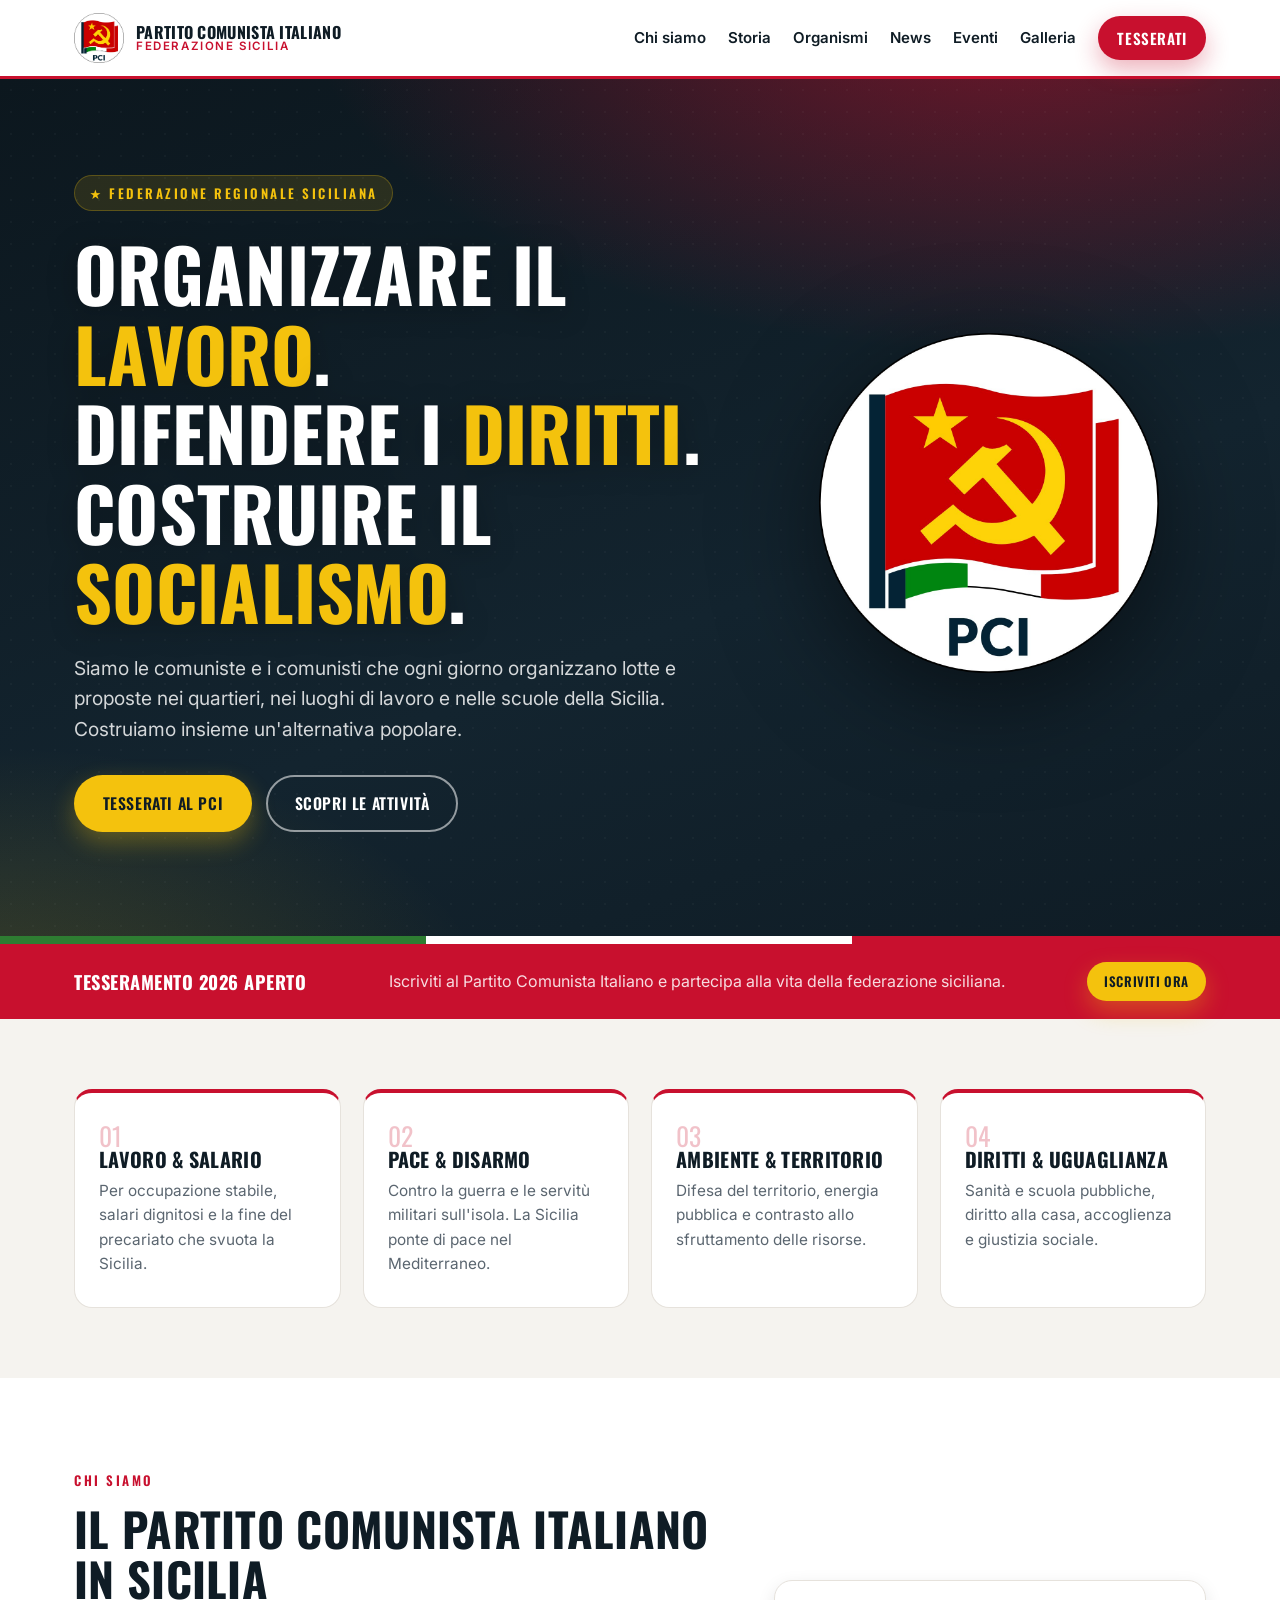
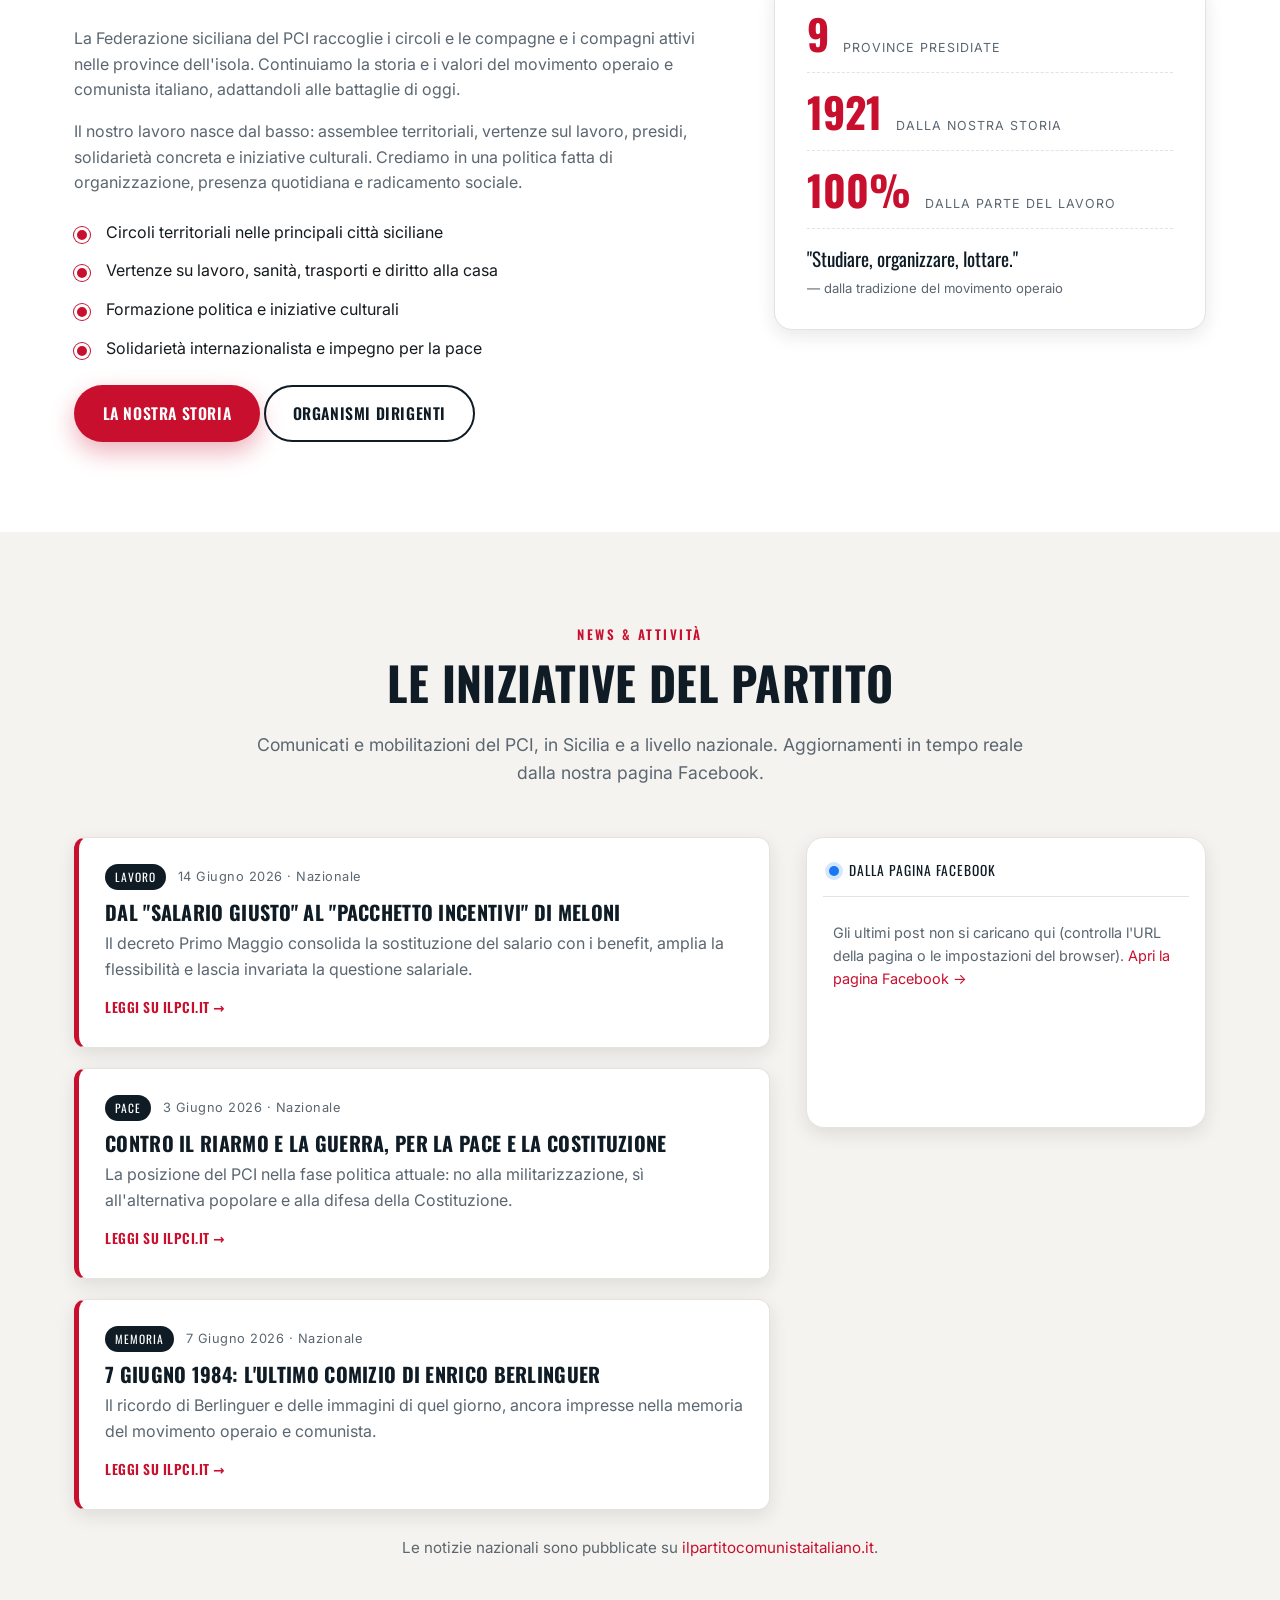
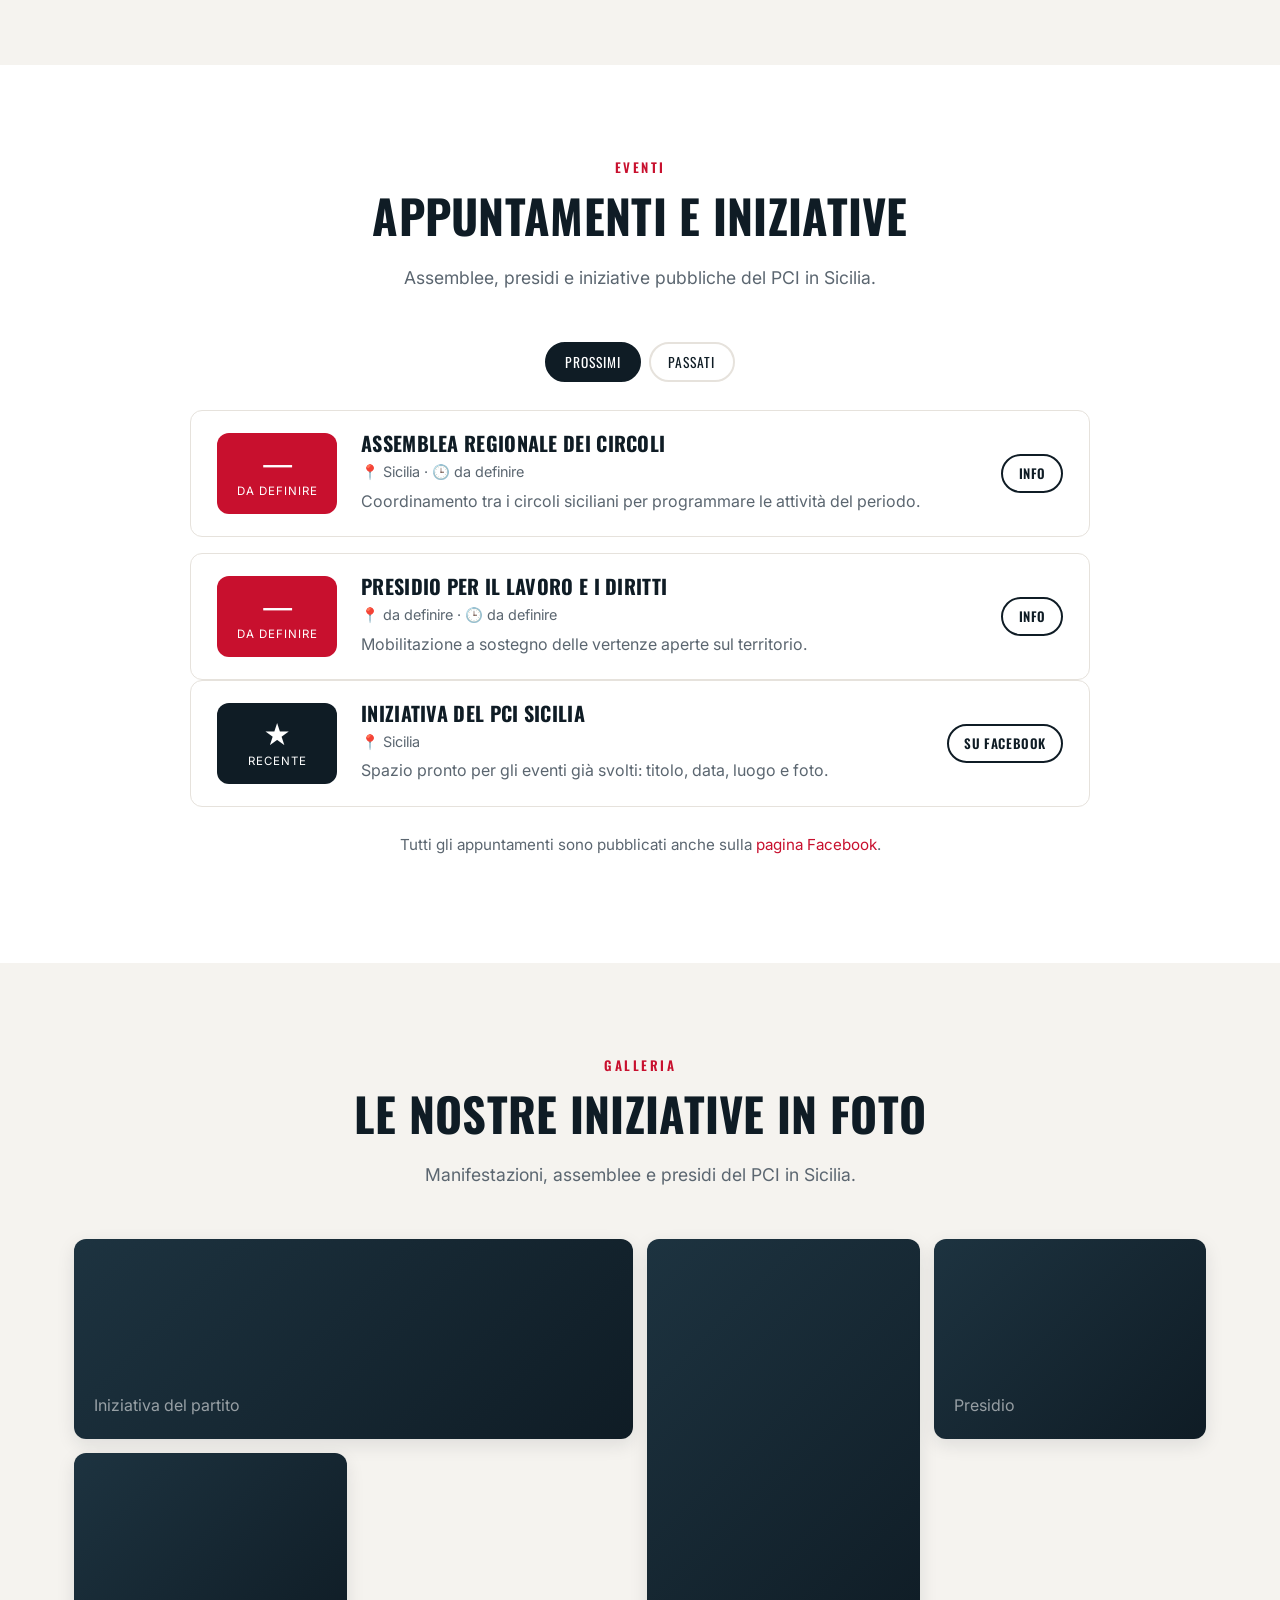
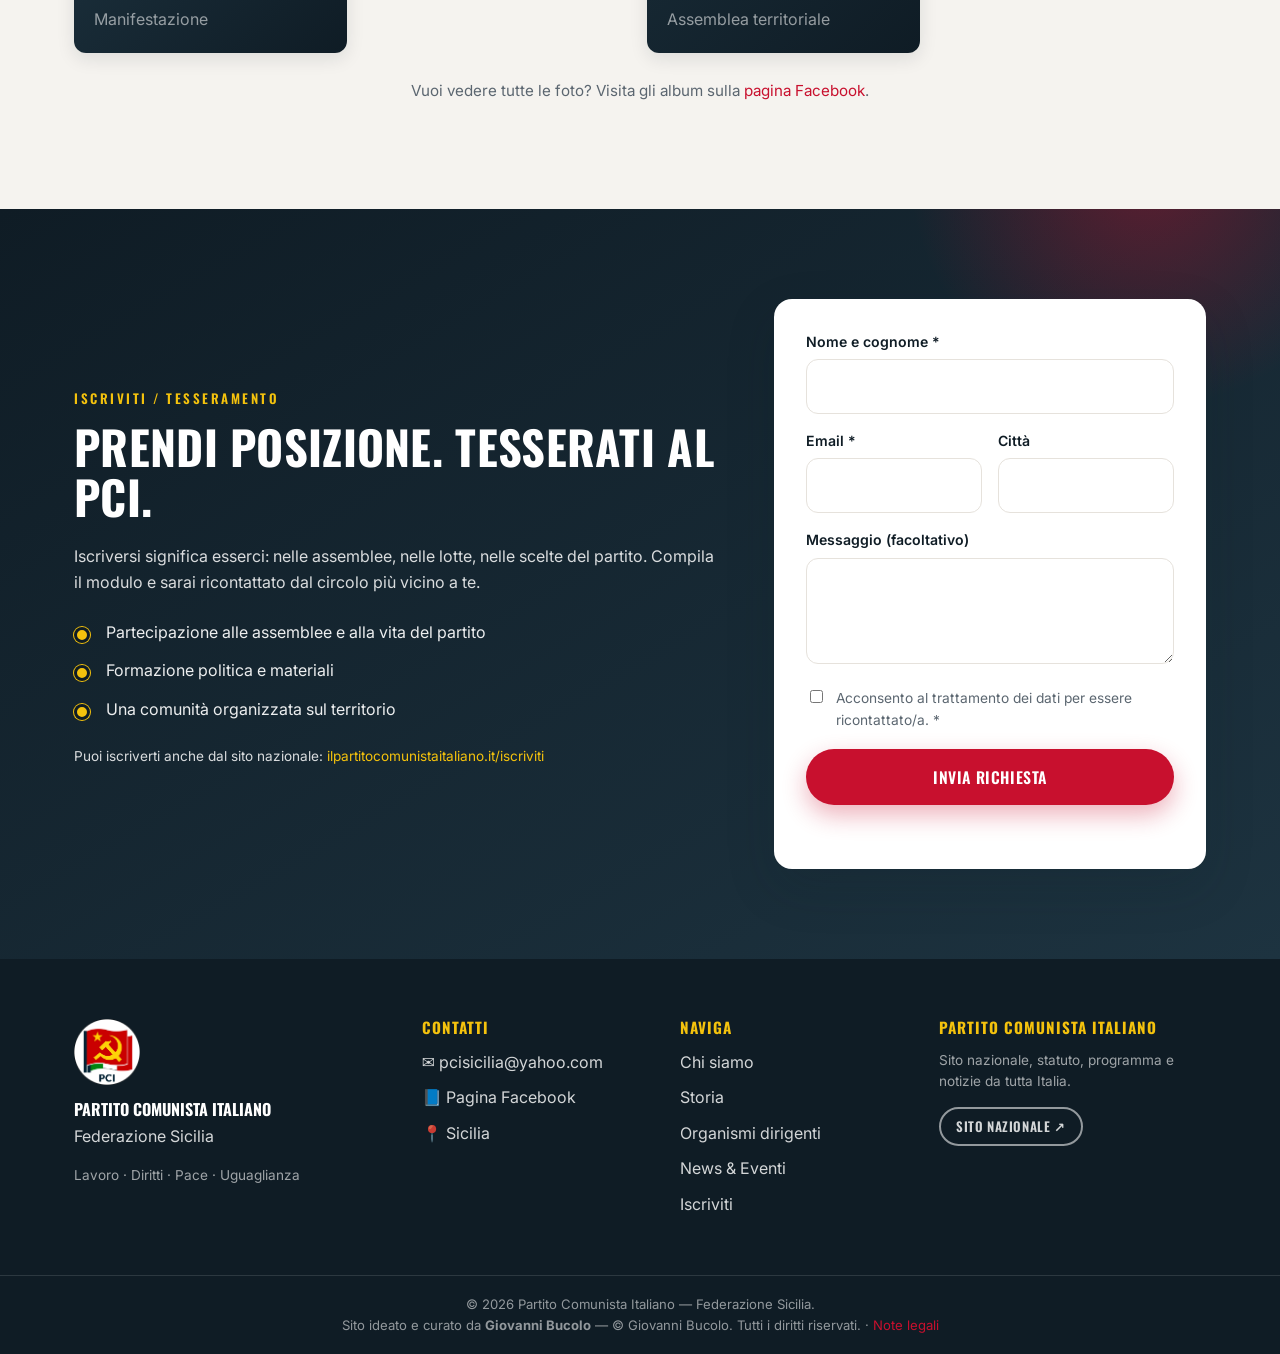
==== commit dd2fa25c: "Add files via upload" ====
--- a/index.html
+++ b/index.html
@@ -17,6 +17,8 @@
   <link rel="preconnect" href="https://fonts.gstatic.com" crossorigin />
   <link href="https://fonts.googleapis.com/css2?family=Oswald:wght@500;600;700&family=Inter:wght@400;500;600;700&display=swap" rel="stylesheet" />
   <link rel="stylesheet" href="css/styles.css" />
+  <!-- Login Netlify Identity (necessario per impostare la password e accedere al pannello) -->
+  <script src="https://identity.netlify.com/v1/netlify-identity-widget.js"></script>
 </head>
 <body>
 
@@ -51,7 +53,7 @@
   <section class="hero">
     <div class="hero-bg" aria-hidden="true"></div>
     <div class="container hero-inner">
-      <div class="hero-text">
+      <div class="hero-text" id="hero-text">
         <span class="eyebrow">★ Federazione regionale siciliana</span>
         <h1>Organizzare il <span class="hl">lavoro</span>.<br />Difendere i <span class="hl">diritti</span>.<br />Costruire il <span class="hl">socialismo</span>.</h1>
         <p class="lead">Siamo le comuniste e i comunisti che ogni giorno organizzano lotte e proposte nei quartieri, nei luoghi di lavoro e nelle scuole della Sicilia. Costruiamo insieme un'alternativa popolare.</p>
@@ -69,7 +71,7 @@
 
   <!-- ===== BANNER TESSERAMENTO ===== -->
   <div class="cta-banner">
-    <div class="container">
+    <div class="container" id="banner-tesseramento">
       <strong>Tesseramento 2026 aperto</strong>
       <span>Iscriviti al Partito Comunista Italiano e partecipa alla vita della federazione siciliana.</span>
       <a href="#iscriviti" class="btn btn-sm btn-gold">Iscriviti ora</a>
@@ -78,7 +80,7 @@
 
   <!-- ===== VALORI ===== -->
   <section class="values">
-    <div class="container values-grid">
+    <div class="container values-grid" id="valori-grid">
       <article class="value reveal"><div class="value-num">01</div><h3>Lavoro &amp; salario</h3><p>Per occupazione stabile, salari dignitosi e la fine del precariato che svuota la Sicilia.</p></article>
       <article class="value reveal"><div class="value-num">02</div><h3>Pace &amp; disarmo</h3><p>Contro la guerra e le servitù militari sull'isola. La Sicilia ponte di pace nel Mediterraneo.</p></article>
       <article class="value reveal"><div class="value-num">03</div><h3>Ambiente &amp; territorio</h3><p>Difesa del territorio, energia pubblica e contrasto allo sfruttamento delle risorse.</p></article>
@@ -89,7 +91,7 @@
   <!-- ===== CHI SIAMO ===== -->
   <section class="section" id="chi-siamo">
     <div class="container two-col">
-      <div class="col-text reveal">
+      <div class="col-text reveal" id="chisiamo-text">
         <span class="kicker">Chi siamo</span>
         <h2>Il Partito Comunista Italiano in Sicilia</h2>
         <p>La Federazione siciliana del PCI raccoglie i circoli e le compagne e i compagni attivi nelle province dell'isola. Continuiamo la storia e i valori del movimento operaio e comunista italiano, adattandoli alle battaglie di oggi.</p>
@@ -103,7 +105,7 @@
         <a href="storia.html" class="btn btn-solid">La nostra storia</a>
         <a href="organismi.html" class="btn btn-ghost">Organismi dirigenti</a>
       </div>
-      <aside class="col-stats reveal">
+      <aside class="col-stats reveal" id="chisiamo-stats">
         <div class="stat"><strong>9</strong><span>province presidiate</span></div>
         <div class="stat"><strong>1921</strong><span>dalla nostra storia</span></div>
         <div class="stat"><strong>100%</strong><span>dalla parte del lavoro</span></div>
@@ -238,7 +240,9 @@
         <p class="footer-small">Puoi iscriverti anche dal sito nazionale: <a href="https://www.ilpartitocomunistaitaliano.it/iscriviti/" target="_blank" rel="noopener" style="color:var(--gold)">ilpartitocomunistaitaliano.it/iscriviti</a></p>
       </div>
 
-      <form class="join-form reveal" id="joinForm" novalidate>
+      <form class="join-form reveal" id="joinForm" name="iscrizione" method="POST" data-netlify="true" netlify-honeypot="bot-field" novalidate>
+        <input type="hidden" name="form-name" value="iscrizione" />
+        <p hidden><label>Non compilare se sei umano: <input name="bot-field" /></label></p>
         <div class="field"><label for="nome">Nome e cognome *</label><input type="text" id="nome" name="nome" required autocomplete="name" /></div>
         <div class="field-row">
           <div class="field"><label for="email">Email *</label><input type="email" id="email" name="email" required autocomplete="email" /></div>
@@ -262,7 +266,7 @@
       </div>
       <div class="footer-col">
         <h4>Contatti</h4>
-        <ul>
+        <ul id="footer-contatti">
           <li>✉️ <a href="mailto:pcisicilia@yahoo.com">pcisicilia@yahoo.com</a></li>
           <li>📘 <a href="https://www.facebook.com/profile.php?id=61576921137339" target="_blank" rel="noopener">Pagina Facebook</a></li>
           <li>📍 Sicilia</li>
@@ -284,9 +288,23 @@
         <a href="https://www.ilpartitocomunistaitaliano.it/" target="_blank" rel="noopener" class="btn btn-sm btn-ghost-light">Sito nazionale ↗</a>
       </div>
     </div>
-    <div class="footer-bottom"><div class="container"><p>© <span id="year"></span> Partito Comunista Italiano — Federazione Sicilia. Tutti i diritti riservati.</p></div></div>
+    <div class="footer-bottom"><div class="container">
+      <p>© <span id="year"></span> Partito Comunista Italiano — Federazione Sicilia.</p>
+      <p class="footer-small">Sito ideato e curato da <strong>Giovanni Bucolo</strong> — © <span class="js-year"></span> Giovanni Bucolo. Tutti i diritti riservati. · <a href="note-legali.html">Note legali</a></p>
+    </div></div>
   </footer>
 
   <script src="js/script.js"></script>
+  <script>
+    /* Apre la finestra per impostare la password quando arrivi dal link di invito,
+       e dopo il login porta al pannello /admin */
+    if (window.netlifyIdentity) {
+      window.netlifyIdentity.on("init", function (user) {
+        if (!user) {
+          window.netlifyIdentity.on("login", function () { document.location.href = "/admin/"; });
+        }
+      });
+    }
+  </script>
 </body>
 </html>
